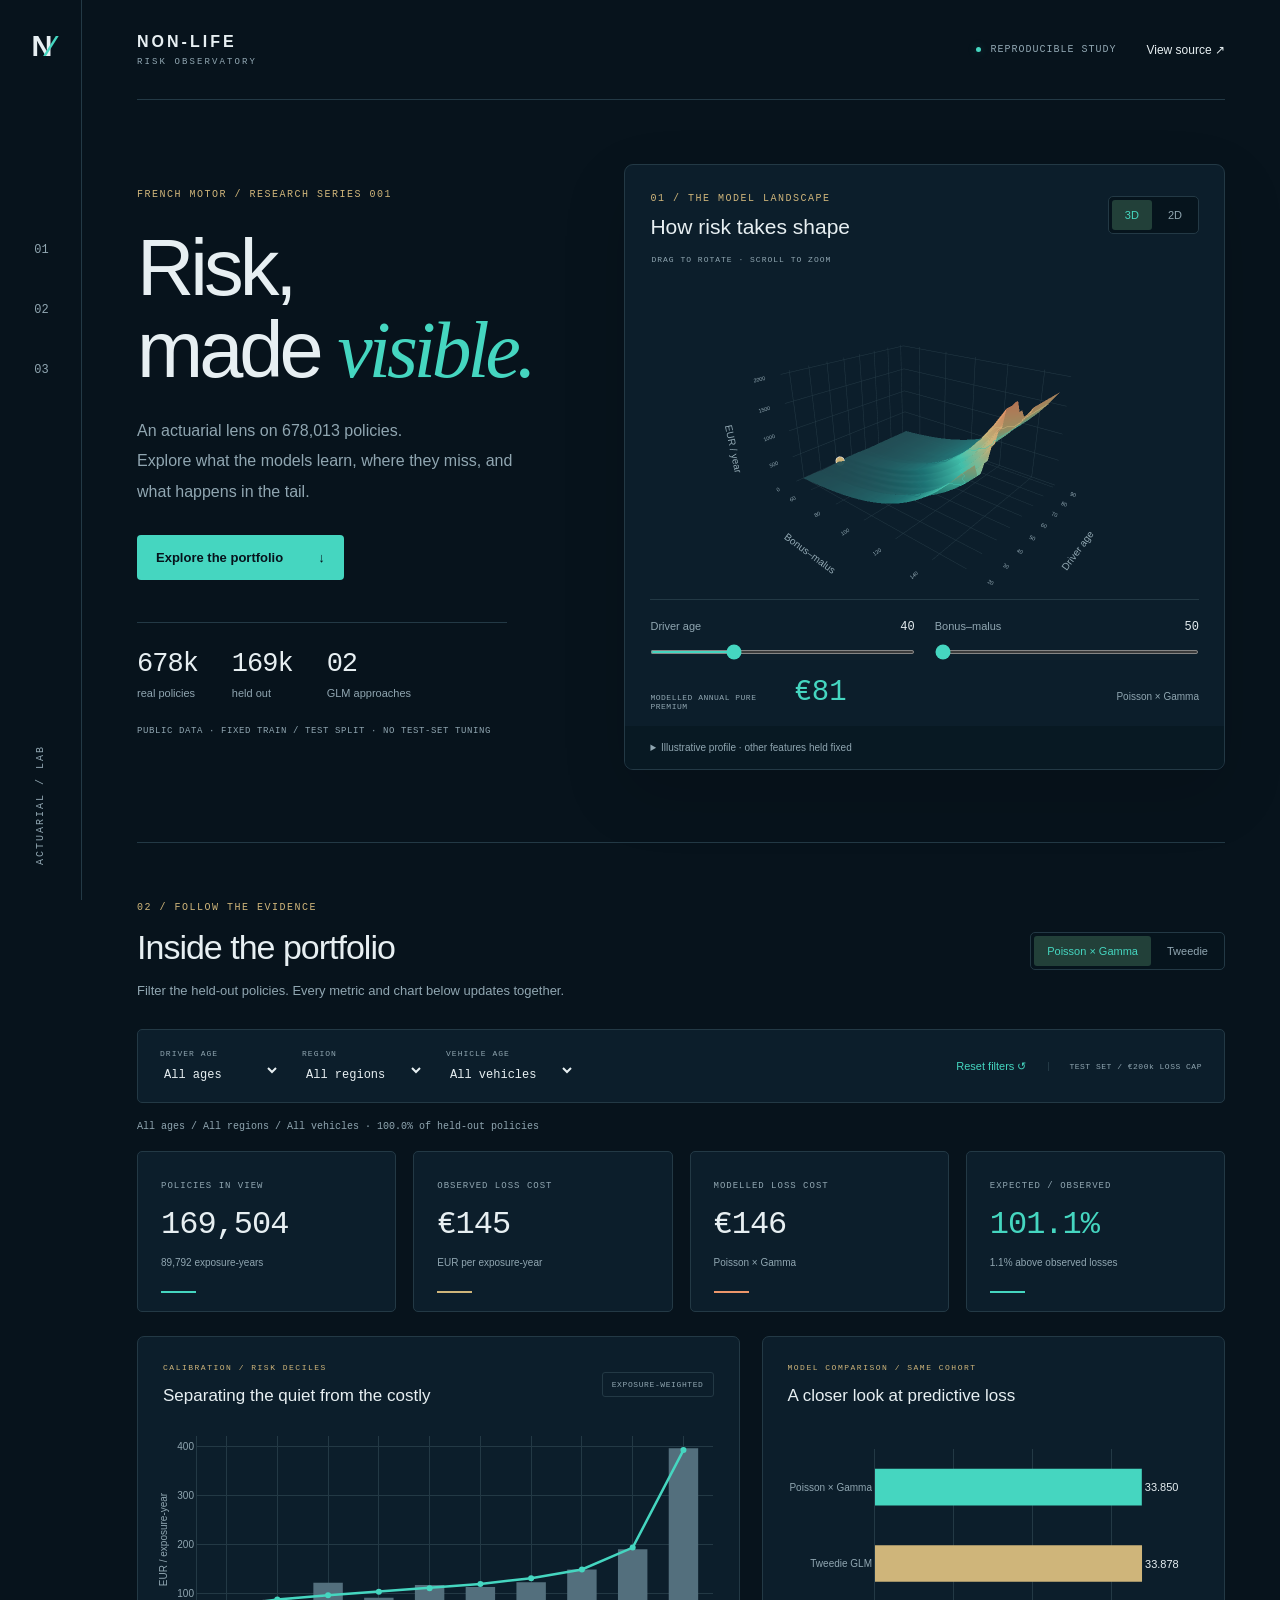
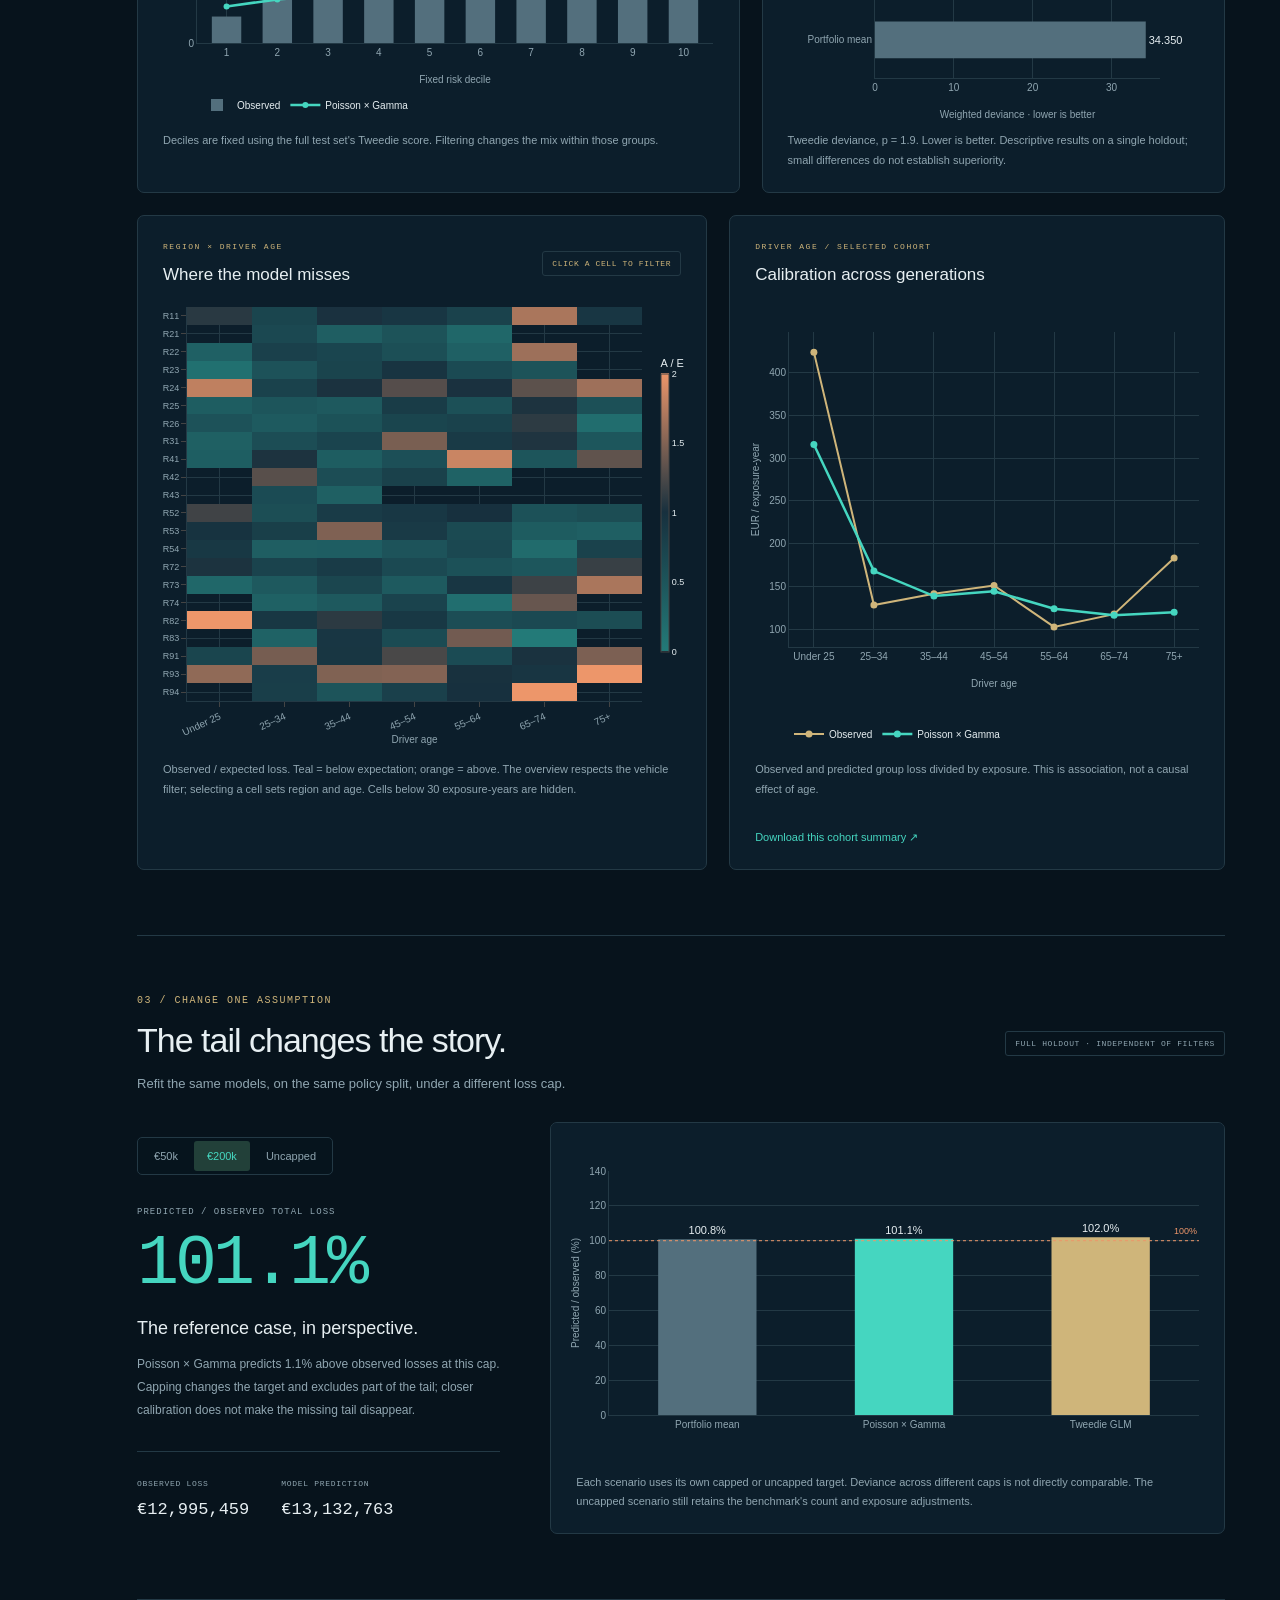
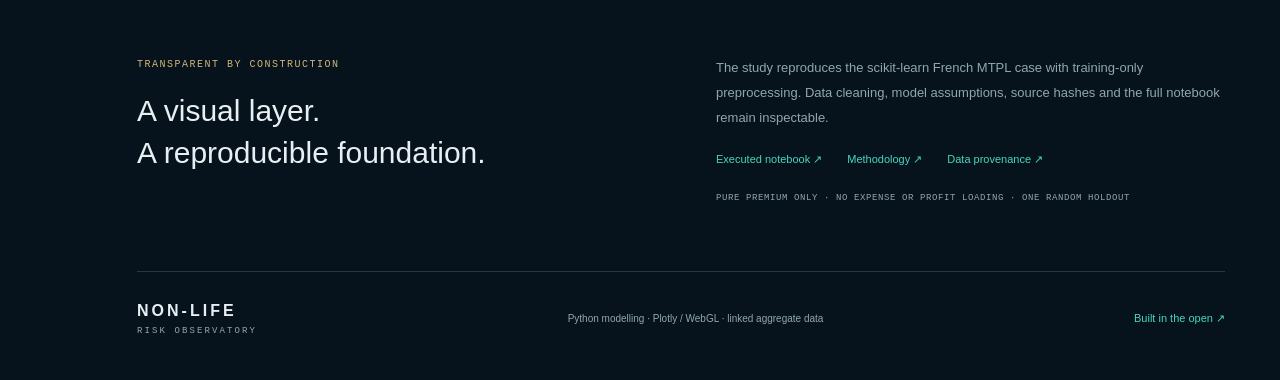
==== docs/index.html @ 8ff72315 "Build reproducible motor pricing study and interactive Risk Observatory" ====
<!doctype html>
<html lang="en">
<head>
  <meta charset="utf-8"><meta name="viewport" content="width=device-width, initial-scale=1">
  <meta name="description" content="An interactive actuarial research lab: French motor pricing, linked portfolio diagnostics, 3D GLM response surfaces and tail-risk stress tests.">
  <title>Non-life / Risk Observatory</title>
  <link rel="icon" href="data:image/svg+xml,%3Csvg xmlns='http://www.w3.org/2000/svg' viewBox='0 0 64 64'%3E%3Crect width='64' height='64' rx='14' fill='%230b1923'/%3E%3Cpath d='M16 48V16L48 48V16' fill='none' stroke='%2345d6c0' stroke-width='5'/%3E%3C/svg%3E">
  <link rel="stylesheet" href="assets/style.css">
  <script defer src="assets/plotly.min.js"></script><script defer src="assets/study-data.js"></script>
  <script defer src="assets/engine.js"></script><script defer src="assets/app.js"></script>
</head>
<body>
  <a class="skip" href="#portfolio">Skip to portfolio controls</a>
  <aside class="rail" aria-label="Section navigation"><a class="monogram" href="#top" aria-label="Back to top">N<span>∕</span></a><nav><a href="#surface" title="Model response">01</a><a href="#portfolio" title="Portfolio explorer">02</a><a href="#tail" title="Tail sensitivity">03</a></nav><span class="rail-foot">ACTUARIAL / LAB</span></aside>
  <main id="top">
    <header class="topbar"><a class="wordmark" href="#top">NON-LIFE<span>RISK OBSERVATORY</span></a><div class="toplinks"><span class="status"><i></i> REPRODUCIBLE STUDY</span><a href="https://github.com/zjlshuyu110/non-life-insurance-pricing" target="_blank" rel="noopener">View source ↗</a></div></header>
    <section class="hero" id="surface">
      <div class="intro"><p class="eyebrow">FRENCH MOTOR / RESEARCH SERIES 001</p><h1>Risk,<br>made <em>visible.</em></h1><p class="lead">An actuarial lens on 678,013 policies.<br>Explore what the models learn, where they miss, and what happens in the tail.</p><a class="button primary" href="#portfolio">Explore the portfolio <span>↓</span></a><div class="hero-stats"><div><b>678k</b><span>real policies</span></div><div><b>169k</b><span>held out</span></div><div><b>02</b><span>GLM approaches</span></div></div><p class="micro">PUBLIC DATA · FIXED TRAIN / TEST SPLIT · NO TEST-SET TUNING</p></div>
      <div class="surface-card"><div class="card-top"><div><p class="eyebrow">01 / THE MODEL LANDSCAPE</p><h2>How risk takes shape</h2></div><div class="segmented" id="surface-switch" aria-label="Chart view"><button class="active" data-view="surface" aria-pressed="true">3D</button><button data-view="heatmap" aria-pressed="false">2D</button></div></div><div class="chart-hint">DRAG TO ROTATE · SCROLL TO ZOOM</div><div id="surface-chart" class="surface-plot" aria-label="Modelled pure premium by driver age and bonus-malus"></div><div class="profile-controls"><label>Driver age <output id="age-output">40</output><input id="profile-age" type="range" min="18" max="90" step="2" value="40"></label><label>Bonus–malus <output id="bonus-output">50</output><input id="profile-bonus" type="range" min="50" max="150" step="5" value="50"></label><div class="profile-price"><span>MODELLED ANNUAL PURE PREMIUM</span><strong id="profile-price">—</strong><small id="profile-model">Poisson × Gamma</small></div></div><details class="profile-note"><summary>Illustrative profile · other features held fixed</summary><p id="profile-details"></p><p>This is a conditional model response, not observed group experience or a commercial quote. GLM age bins create steps in the surface.</p></details></div>
    </section>
    <section class="section" id="portfolio"><div class="section-title"><div><p class="eyebrow">02 / FOLLOW THE EVIDENCE</p><h2>Inside the portfolio</h2><p>Filter the held-out policies. Every metric and chart below updates together.</p></div><div class="segmented model-switch" aria-label="Selected model"><button data-model="fs" class="active" aria-pressed="true">Poisson × Gamma</button><button data-model="tw" aria-pressed="false">Tweedie</button></div></div>
      <div class="filterbar"><label>DRIVER AGE<select id="filter-age" aria-label="Filter driver age"><option value="all">All ages</option></select></label><label>REGION<select id="filter-region" aria-label="Filter region"><option value="all">All regions</option></select></label><label>VEHICLE AGE<select id="filter-vehicle" aria-label="Filter vehicle age"><option value="all">All vehicles</option></select></label><button id="reset-filters" class="text-button">Reset filters ↺</button><span class="scope">TEST SET / €200k LOSS CAP</span></div>
      <div id="cohort-status" class="selection-note" aria-live="polite">Full held-out portfolio</div>
      <div class="metrics-grid"><article><span>POLICIES IN VIEW</span><strong id="kpi-policies">—</strong><small id="kpi-exposure">—</small><div class="metric-bar"></div></article><article><span>OBSERVED LOSS COST</span><strong id="kpi-actual">—</strong><small>EUR per exposure-year</small><div class="metric-bar gold"></div></article><article><span>MODELLED LOSS COST</span><strong id="kpi-predicted">—</strong><small id="kpi-model">Poisson × Gamma</small><div class="metric-bar coral"></div></article><article><span>EXPECTED / OBSERVED</span><strong id="kpi-ratio">—</strong><small id="kpi-gap">—</small><div class="metric-bar"></div></article></div>
      <div class="analysis-grid"><article class="panel"><div class="panel-heading"><div><p class="eyebrow">CALIBRATION / RISK DECILES</p><h3>Separating the quiet from the costly</h3></div><span class="pill">EXPOSURE-WEIGHTED</span></div><div id="decile-chart" class="plot" aria-label="Risk decile calibration chart"></div><p class="caption">Deciles are fixed using the full test set's Tweedie score. Filtering changes the mix within those groups.</p></article><article class="panel"><div class="panel-heading"><div><p class="eyebrow">MODEL COMPARISON / SAME COHORT</p><h3>A closer look at predictive loss</h3></div></div><div id="duel-chart" class="plot" aria-label="Deviance comparison"></div><p class="caption">Tweedie deviance, p = 1.9. Lower is better. Descriptive results on a single holdout; small differences do not establish superiority.</p></article></div>
      <div class="analysis-grid secondary"><article class="panel matrix-panel"><div class="panel-heading"><div><p class="eyebrow">REGION × DRIVER AGE</p><h3>Where the model misses</h3></div><span class="pill gold-text">CLICK A CELL TO FILTER</span></div><div id="matrix-chart" class="matrix" aria-label="Interactive region by age calibration heatmap"></div><p class="caption">Observed / expected loss. Teal = below expectation; orange = above. The overview respects the vehicle filter; selecting a cell sets region and age. Cells below 30 exposure-years are hidden.</p></article><article class="panel age-panel"><div class="panel-heading"><div><p class="eyebrow">DRIVER AGE / SELECTED COHORT</p><h3>Calibration across generations</h3></div></div><div id="age-chart" class="matrix" aria-label="Age calibration chart"></div><p class="caption">Observed and predicted group loss divided by exposure. This is association, not a causal effect of age.</p><button id="export-cohort" class="text-button">Download this cohort summary ↗</button></article></div>
    </section>
    <section class="section tail-section" id="tail"><div class="section-title"><div><p class="eyebrow">03 / CHANGE ONE ASSUMPTION</p><h2>The tail changes the story.</h2><p>Refit the same models, on the same policy split, under a different loss cap.</p></div><span class="pill">FULL HOLDOUT · INDEPENDENT OF FILTERS</span></div><div class="tail-grid"><article class="tail-story"><div class="segmented" id="cap-switch" aria-label="Loss cap scenario"><button data-cap="50000" aria-pressed="false">€50k</button><button data-cap="200000" class="active" aria-pressed="true">€200k</button><button data-cap="Uncapped" aria-pressed="false">Uncapped</button></div><span class="tail-label">PREDICTED / OBSERVED TOTAL LOSS</span><strong id="tail-ratio">—</strong><h3 id="tail-title">—</h3><p id="tail-narrative">—</p><div class="tail-facts"><div><span>OBSERVED LOSS</span><b id="tail-actual">—</b></div><div><span>MODEL PREDICTION</span><b id="tail-predicted">—</b></div></div></article><article class="panel tail-panel"><div id="tail-chart" class="tail-plot" aria-label="Loss cap scenario comparison"></div><p class="caption">Each scenario uses its own capped or uncapped target. Deviance across different caps is not directly comparable. The uncapped scenario still retains the benchmark's count and exposure adjustments.</p></article></div></section>
    <section class="method-strip"><div><p class="eyebrow">TRANSPARENT BY CONSTRUCTION</p><h2>A visual layer.<br>A reproducible foundation.</h2></div><div><p>The study reproduces the scikit-learn French MTPL case with training-only preprocessing. Data cleaning, model assumptions, source hashes and the full notebook remain inspectable.</p><div class="method-links"><a href="https://github.com/zjlshuyu110/non-life-insurance-pricing/blob/main/notebooks/01_pricing_walkthrough.ipynb">Executed notebook ↗</a><a href="https://github.com/zjlshuyu110/non-life-insurance-pricing/blob/main/docs/METHODOLOGY.md">Methodology ↗</a><a href="https://github.com/zjlshuyu110/non-life-insurance-pricing/blob/main/data/README.md">Data provenance ↗</a></div><p class="micro">PURE PREMIUM ONLY · NO EXPENSE OR PROFIT LOADING · ONE RANDOM HOLDOUT</p></div></section>
    <footer><a class="wordmark" href="#top">NON-LIFE<span>RISK OBSERVATORY</span></a><span>Python modelling · Plotly / WebGL · linked aggregate data</span><a href="https://github.com/zjlshuyu110/non-life-insurance-pricing">Built in the open ↗</a></footer>
  </main><noscript>This interactive study requires JavaScript. The full results and static figures are also available in the GitHub repository.</noscript>
</body></html>
---- docs/assets/style.css ----
:root{color-scheme:dark;--bg:#07131c;--surface:#0c1e2b;--surface2:#102532;--line:#233945;--ink:#e7eff2;--muted:#90a6b1;--teal:#45d6c0;--gold:#cfb57a;--coral:#ed966a;--mono:'Cascadia Code','SFMono-Regular',Consolas,monospace}
*{box-sizing:border-box}html{scroll-behavior:smooth;scroll-padding-top:26px}body{margin:0;background:var(--bg);color:var(--ink);font-family:'Segoe UI',Arial,sans-serif;-webkit-font-smoothing:antialiased}a{color:inherit;text-decoration:none}button,select,input{font:inherit}button,a,select,input{touch-action:manipulation}button{cursor:pointer}button:focus-visible,a:focus-visible,select:focus-visible,input:focus-visible,summary:focus-visible{outline:2px solid var(--teal);outline-offset:5px}button{color:var(--ink)}a:hover{color:var(--teal)}.skip{position:fixed;top:-100px;left:20px;background:var(--teal);color:var(--bg);z-index:100;padding:12px}.skip:focus{top:12px}.rail{position:fixed;width:82px;height:100vh;top:0;left:0;border-right:1px solid var(--line);display:flex;align-items:center;flex-direction:column;z-index:10;background:var(--bg)}.monogram{font-size:29px;font-weight:700;margin-top:30px;letter-spacing:-4px}.monogram span{color:var(--teal)}.rail nav{display:flex;flex-direction:column;gap:26px;margin-top:170px}.rail nav a{font-family:var(--mono);font-size:12px;padding:10px 8px;color:var(--muted);border-left:2px solid transparent}.rail nav a:hover{border-color:var(--teal);color:var(--teal)}.rail-foot{writing-mode:vertical-rl;transform:rotate(180deg);font-family:var(--mono);letter-spacing:2px;font-size:10px;color:var(--muted);margin-top:auto;margin-bottom:35px}
main{margin-left:82px;padding:0 4.3vw;max-width:1760px}.topbar{height:100px;display:flex;align-items:center;justify-content:space-between;border-bottom:1px solid var(--line)}.wordmark{font-size:16px;letter-spacing:3px;font-weight:700;display:inline-flex;flex-direction:column;gap:6px}.wordmark span{font-family:var(--mono);font-weight:400;font-size:9px;color:var(--muted);letter-spacing:2.1px}.toplinks{display:flex;align-items:center;gap:30px;font-size:12px}.status{color:var(--muted);font-family:var(--mono);font-size:10px;letter-spacing:1px;display:flex;align-items:center;gap:9px}.status i{height:5px;width:5px;border-radius:50%;background:var(--teal);box-shadow:0 0 9px #45d6c044}.hero{display:grid;grid-template-columns:0.83fr 1.17fr;gap:4.8vw;align-items:center;padding:64px 0 72px}.eyebrow{font-family:var(--mono);font-size:10px;letter-spacing:1.5px;line-height:1.7;color:var(--gold);margin:0 0 17px}.intro h1{font-size:clamp(54px,6.2vw,96px);font-weight:400;letter-spacing:-4px;line-height:1.04;margin:24px 0}.intro h1 em{font-family:Georgia,'Times New Roman',serif;font-weight:400;color:var(--teal)}.lead{font-size:16px;line-height:1.9;max-width:390px;color:var(--muted);margin:24px 0 28px}.button{display:inline-flex;align-items:center;gap:35px;font-size:13px;font-weight:600;padding:15px 19px;border-radius:4px}.primary{background:var(--teal);color:var(--bg)}.primary:hover{background:#82ebd9;color:#07131c}.hero-stats{display:flex;gap:34px;margin-top:42px;padding-top:26px;border-top:1px solid var(--line);max-width:370px}.hero-stats div{display:flex;flex-direction:column;gap:8px}.hero-stats b{font-weight:400;font-size:27px;font-family:var(--mono);letter-spacing:-1px}.hero-stats span{font-size:11px;color:var(--muted)}.micro{font-family:var(--mono);font-size:9px;letter-spacing:.6px;color:var(--muted);line-height:1.8;margin-top:24px}.surface-card{background:var(--surface);border:1px solid var(--line);border-radius:9px;overflow:hidden;min-width:0;box-shadow:0 25px 65px #0002}.card-top{padding:25px 25px 0;display:flex;justify-content:space-between;gap:12px;align-items:center}.card-top .eyebrow{margin-bottom:8px}.card-top h2{font-weight:400;font-size:21px;margin:0}.segmented{display:inline-flex;padding:3px;background:#06141d;border:1px solid var(--line);border-radius:5px;gap:3px;align-self:center}.segmented button{border:0;border-radius:3px;padding:9px 13px;background:transparent;color:var(--muted);font-size:11px;white-space:nowrap}.segmented .active{background:#224039;color:var(--teal)}.segmented button:hover{color:white}.chart-hint{font-family:var(--mono);font-size:8px;color:var(--muted);letter-spacing:1px;padding:16px 26px 0}.surface-plot{height:335px;width:100%}.profile-controls{border-top:1px solid var(--line);margin:0 25px;display:grid;grid-template-columns:1fr 1fr;gap:20px;padding:20px 0 15px}.profile-controls label{font-size:11px;color:var(--muted)}.profile-controls output{float:right;font-family:var(--mono);font-size:12px;color:var(--ink)}input[type=range]{width:100%;margin:16px 0 0;accent-color:var(--teal);height:4px;cursor:pointer}.profile-price{grid-column:1/-1;display:flex;align-items:baseline;gap:14px}.profile-price>span{font-family:var(--mono);font-size:8px;letter-spacing:.5px;max-width:130px;color:var(--muted)}.profile-price strong{color:var(--teal);font-family:var(--mono);font-size:29px;font-weight:400}.profile-price small{margin-left:auto;font-size:10px;color:var(--muted)}.profile-note{font-size:10px;color:var(--muted);background:#081923;padding:13px 25px;line-height:1.7}.profile-note summary{cursor:pointer}.profile-note p{max-width:560px}.section{padding:56px 0 65px;border-top:1px solid var(--line)}.section-title{display:flex;justify-content:space-between;align-items:center;gap:25px;margin-bottom:27px}.section-title h2{font-size:34px;font-weight:400;letter-spacing:-1px;margin:0 0 13px}.section-title .eyebrow{margin-bottom:12px}.section-title p:not(.eyebrow){font-size:13px;color:var(--muted);line-height:1.7;margin:0}.filterbar{display:flex;align-items:center;gap:22px;padding:19px 22px;background:var(--surface);border:1px solid var(--line);border-radius:5px}.filterbar label{font-size:8px;letter-spacing:1px;font-family:var(--mono);color:var(--muted)}select{display:block;background:transparent;border:0;color:var(--ink);font-size:12px;min-width:120px;padding:9px 22px 0 0;cursor:pointer}option{background:var(--surface)}.text-button{font-size:11px;color:var(--teal);background:none;border:none;padding:10px 0}.filterbar .text-button{margin-left:auto;white-space:nowrap}.scope{font-family:var(--mono);font-size:8px;color:var(--muted);letter-spacing:.5px;border-left:1px solid var(--line);padding-left:20px;white-space:nowrap}.selection-note{font-family:var(--mono);font-size:10px;color:var(--muted);padding:16px 0;line-height:1.6}.metrics-grid{display:grid;grid-template-columns:repeat(4,1fr);gap:17px;margin:0 0 24px}.metrics-grid article{padding:22px 23px 18px;border:1px solid var(--line);border-radius:5px;background:var(--surface)}.metrics-grid article>span{font-size:9px;color:var(--muted);letter-spacing:1px;font-family:var(--mono)}.metrics-grid strong{font-size:32px;font-weight:400;display:block;letter-spacing:-1px;margin:14px 0 9px;font-family:var(--mono)}.metrics-grid small{font-size:10px;color:var(--muted);line-height:1.6}.metric-bar{height:2px;background:var(--teal);width:35px;margin-top:20px}.metric-bar.gold{background:var(--gold)}.metric-bar.coral{background:var(--coral)}.analysis-grid{display:grid;grid-template-columns:1.3fr 1fr;gap:22px;margin-top:22px}.analysis-grid.secondary{grid-template-columns:1.15fr 1fr}.panel{border:1px solid var(--line);border-radius:7px;background:var(--surface);min-width:0;overflow:hidden}.panel-heading{padding:24px 25px 4px;display:flex;align-items:center;justify-content:space-between;gap:10px}.panel-heading .eyebrow{font-size:8px;margin-bottom:9px}.panel-heading h3{font-size:17px;font-weight:400;margin:0;line-height:1.4}.pill{font-family:var(--mono);font-size:8px;letter-spacing:.6px;border:1px solid var(--line);padding:7px 9px;border-radius:3px;color:var(--muted);white-space:nowrap}.gold-text{color:var(--gold)}.plot{height:320px}.matrix{height:470px}.caption{font-size:11px;color:var(--muted);line-height:1.75;margin:0;padding:0 25px 22px}.age-panel .text-button{margin:0 25px 15px}.tail-grid{display:grid;grid-template-columns:.7fr 1.3fr;gap:50px;align-items:center}.tail-story{padding:7px 0}.tail-label{display:block;font-family:var(--mono);color:var(--muted);font-size:9px;letter-spacing:1px;margin-top:32px}.tail-story>strong{display:block;color:var(--teal);font-family:var(--mono);font-size:70px;font-weight:300;letter-spacing:-4px;margin:8px 0 8px}.tail-story>h3{font-size:18px;font-weight:400;margin:14px 0}.tail-story>p{font-size:12px;color:var(--muted);line-height:1.9;max-width:380px}.tail-facts{display:flex;gap:32px;margin-top:30px;padding-top:20px;border-top:1px solid var(--line)}.tail-facts span{font-size:8px;font-family:var(--mono);color:var(--muted);letter-spacing:.7px}.tail-facts b{display:block;margin-top:10px;font-family:var(--mono);font-size:17px;font-weight:400}.tail-plot{height:350px}.method-strip{display:grid;grid-template-columns:1fr 1fr;gap:70px;padding:56px 0;border-top:1px solid var(--line)}.method-strip h2{font-size:30px;font-weight:400;line-height:1.4;margin:0}.method-strip>div>p:not(.eyebrow):not(.micro){font-size:13px;color:var(--muted);line-height:1.9;margin-top:0}.method-links{display:flex;gap:25px;font-size:11px;color:var(--teal);flex-wrap:wrap;margin-top:22px}footer{border-top:1px solid var(--line);padding:30px 0 40px;display:flex;align-items:center;justify-content:space-between;gap:20px}footer>span{font-size:10px;color:var(--muted)}footer>a:last-child{font-size:11px;color:var(--teal)}.js-plotly-plot .plotly .modebar{background:transparent!important}.empty{padding:100px 30px;text-align:center;color:var(--muted);font-size:13px}.chart-warning{color:var(--gold)}
@media(min-width:1600px){main{margin-left:auto;margin-right:auto;padding-left:120px;padding-right:65px}}
@media(max-width:1150px){main{padding:0 3vw}.hero{gap:30px}.intro h1{font-size:70px}.intro .lead{font-size:14px}.scope{display:none}.panel-heading{display:block}.panel-heading .pill{display:inline-block;margin-top:12px}.hero-stats{gap:24px}.profile-controls{gap:15px}.profile-price>span{max-width:90px;font-size:7px}}
@media(max-width:900px){.rail{width:58px}.rail nav{margin-top:130px}main{margin-left:58px;padding:0 28px}.hero{grid-template-columns:1fr;padding:45px 0;gap:35px}.intro h1{font-size:76px}.intro .lead{max-width:530px;font-size:16px}.intro h1 br{display:none}.hero-stats{max-width:none;gap:50px;margin-top:28px}.surface-plot{height:380px}.profile-controls{grid-template-columns:1fr 1fr 1fr}.profile-price{grid-column:auto;display:block}.profile-price>span{max-width:none;display:block}.profile-price strong{display:block;font-size:25px;margin:8px 0}.profile-price small{display:block}.metrics-grid{grid-template-columns:1fr 1fr}.analysis-grid,.analysis-grid.secondary,.tail-grid{grid-template-columns:1fr}.tail-grid{gap:25px}.tail-story>p{max-width:none}.section-title{align-items:flex-start;flex-wrap:wrap}.method-strip{gap:35px}.toplinks .status{display:none}.tail-story>strong{font-size:60px}.panel-heading{display:flex}.panel-heading .pill{margin-top:0}.filterbar{flex-wrap:wrap;gap:18px}.filterbar .text-button{margin-left:0}.tail-facts{max-width:440px}}
@media(max-width:540px){.rail{display:none}main{margin:0;padding:0 19px}.topbar{height:80px}.wordmark{font-size:13px}.wordmark span{font-size:7px}.toplinks{font-size:10px}.intro h1{font-size:60px;letter-spacing:-3px}.intro h1 br{display:block}.intro .lead{font-size:14px}.hero-stats{gap:35px}.hero-stats b{font-size:25px}.hero .eyebrow{font-size:8px}.card-top{padding:20px 17px 0}.card-top h2{font-size:18px}.surface-plot{height:320px}.profile-controls{grid-template-columns:1fr 1fr;margin:0 17px}.profile-price{grid-column:1/-1;display:flex;flex-wrap:wrap;align-items:center}.profile-price>span{max-width:120px}.profile-price small{margin-left:auto}.profile-note{padding:13px 17px}.section-title h2{font-size:29px}.filterbar{padding:17px;gap:16px}select{min-width:115px;font-size:11px}.metrics-grid{gap:10px}.metrics-grid article{padding:18px 13px}.metrics-grid strong{font-size:25px}.metrics-grid article>span{font-size:7px}.metrics-grid small{font-size:9px}.panel-heading{display:block;padding:21px 18px 4px}.panel-heading .pill{display:inline-block;margin-top:12px}.panel-heading h3{font-size:16px}.caption{padding-left:18px;padding-right:18px}.matrix{height:470px}.plot{height:300px}.section{padding:42px 0}.section-title .pill{font-size:7px}.tail-facts{gap:28px}.tail-story>strong{font-size:58px}.method-strip{grid-template-columns:1fr;gap:23px;padding:40px 0}.method-strip h2{font-size:28px}.method-links{gap:18px}footer{flex-wrap:wrap}footer>span{order:3;width:100%;font-size:9px}.surface-card{border-radius:6px}}
@media(prefers-reduced-motion:reduce){html{scroll-behavior:auto}*{animation:none!important;transition:none!important}}
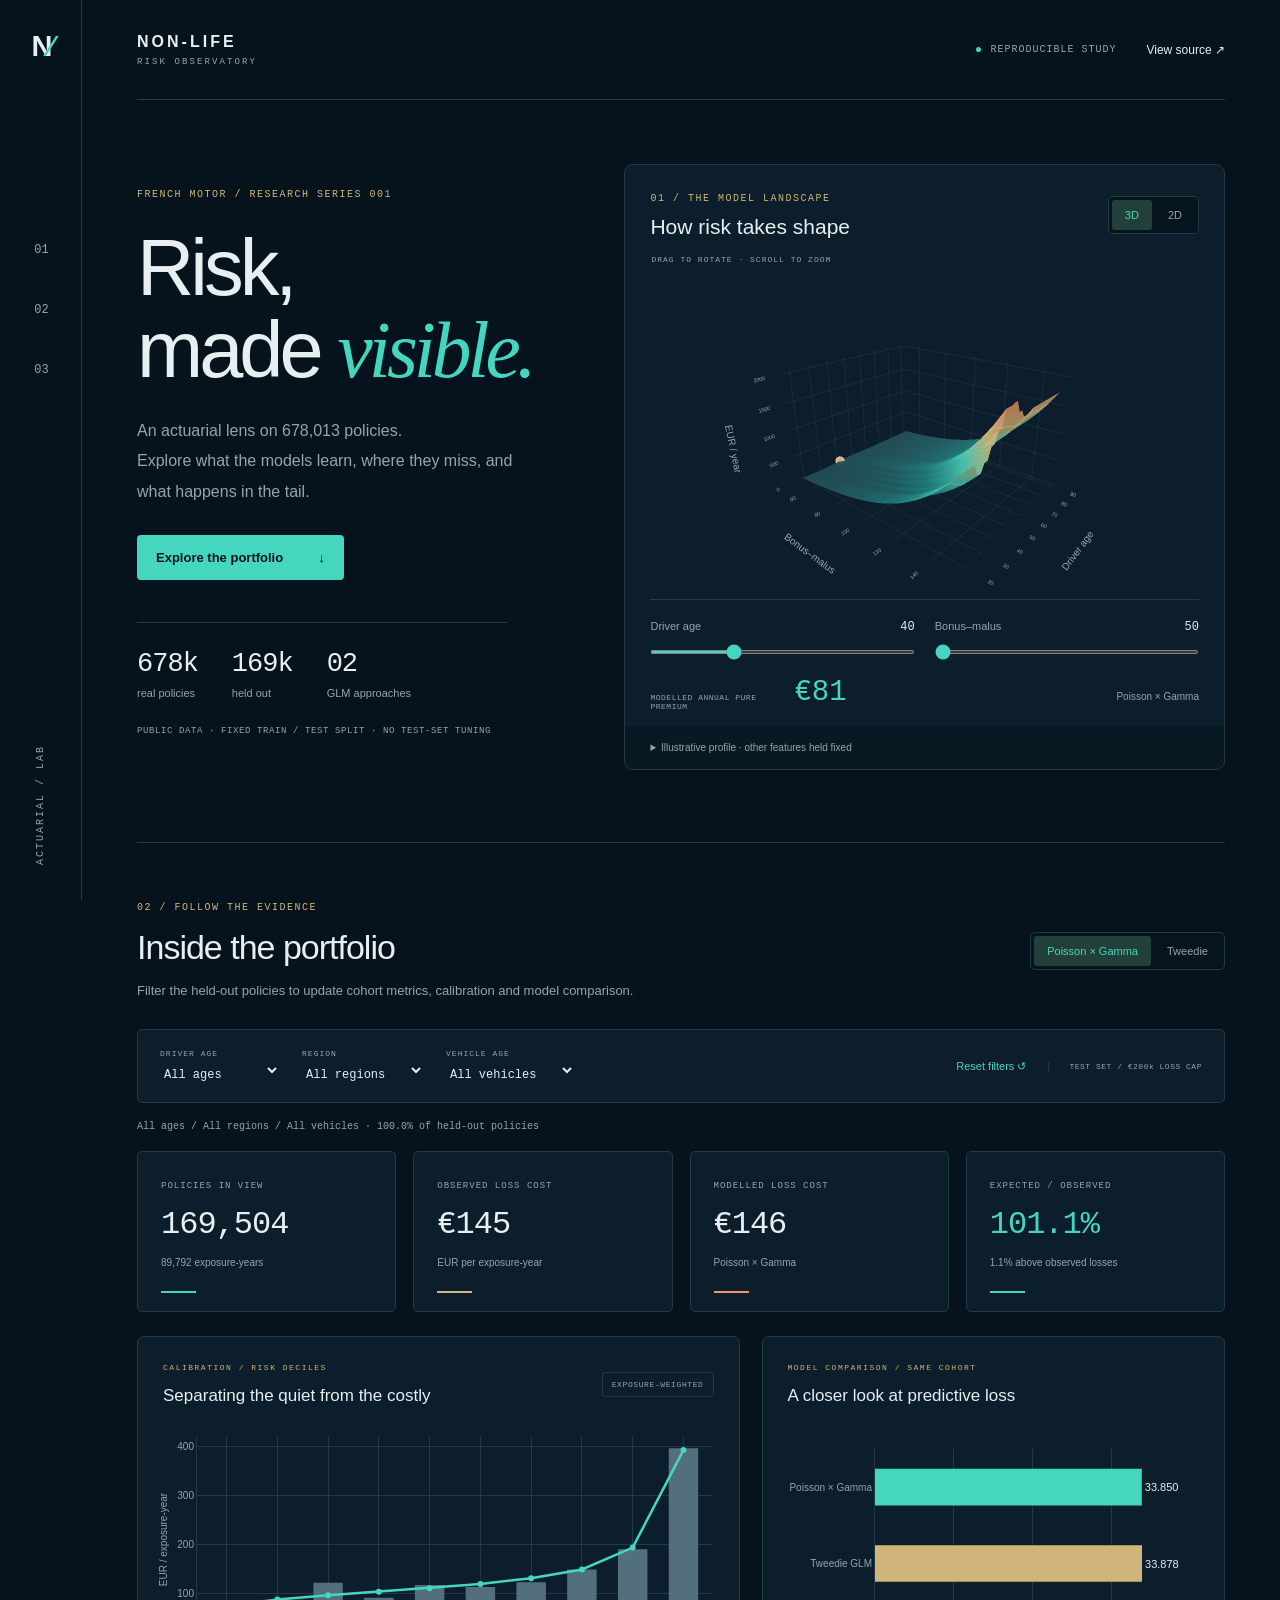
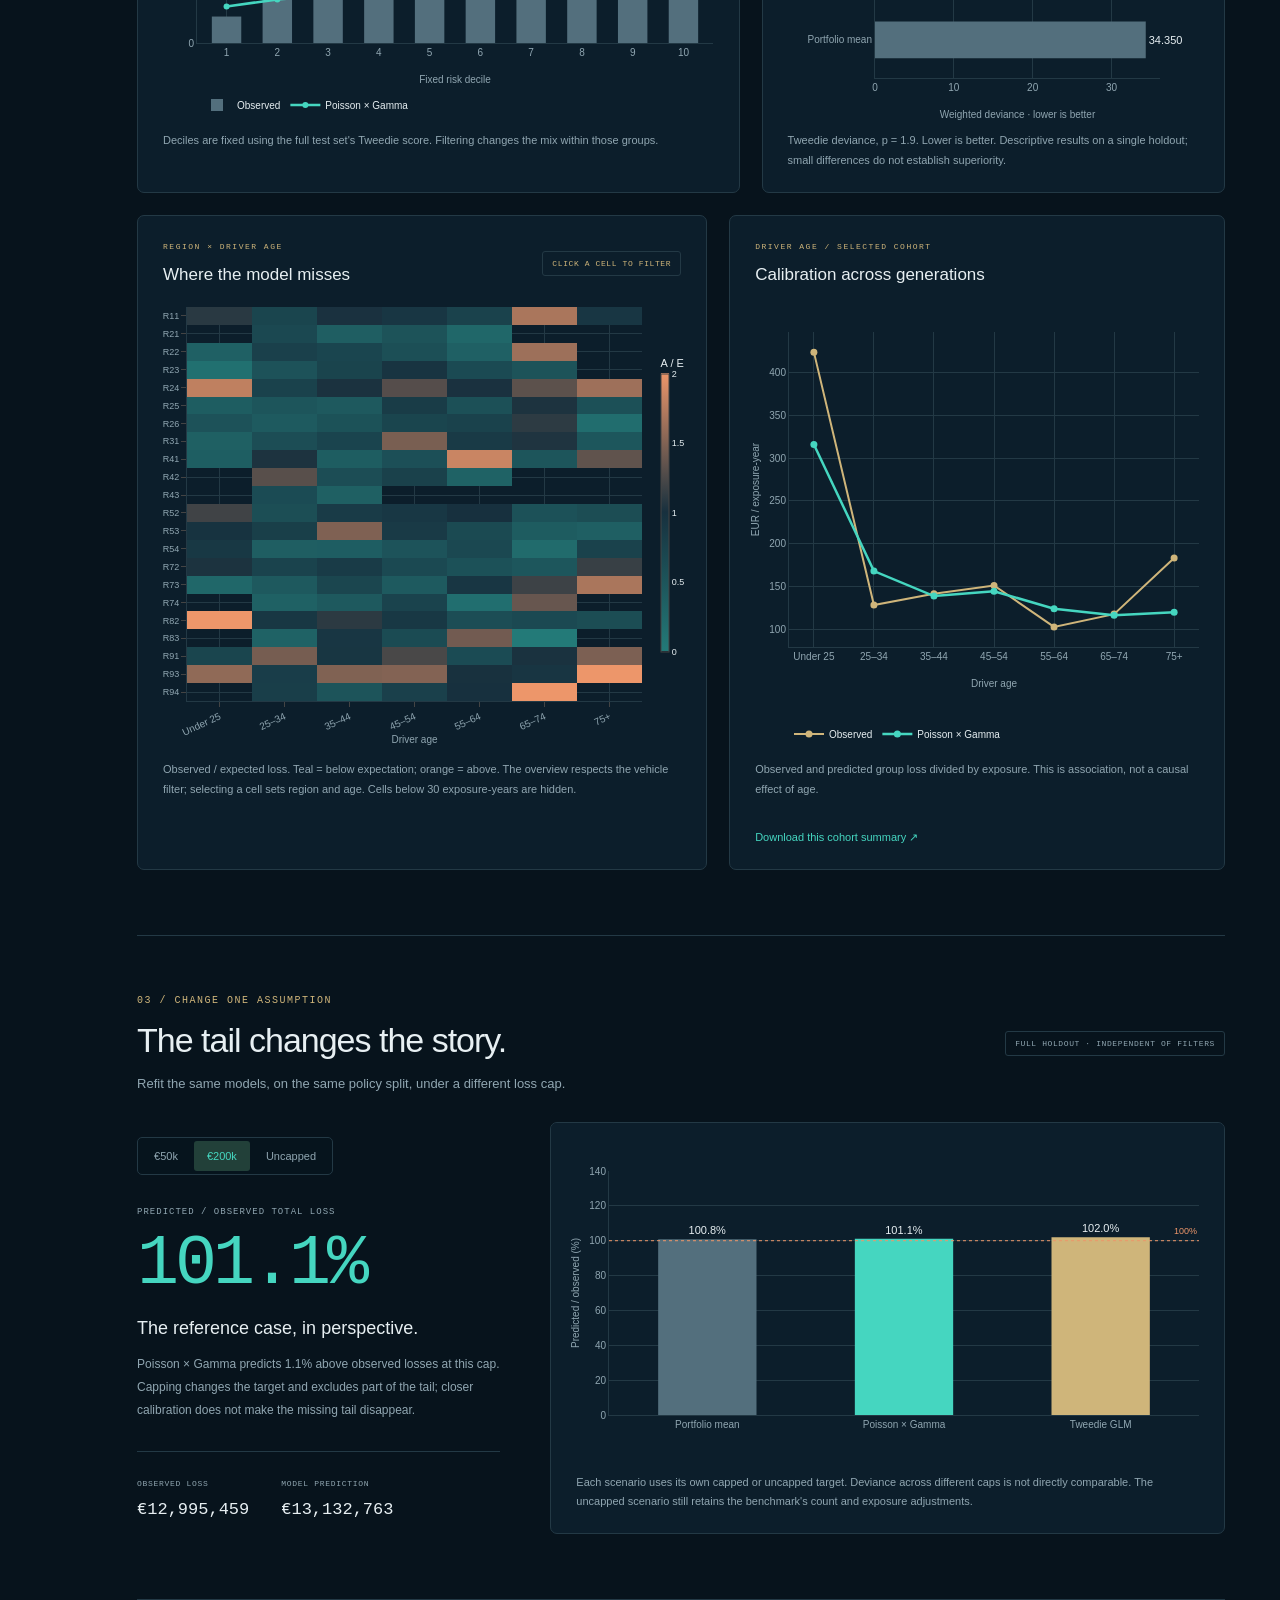
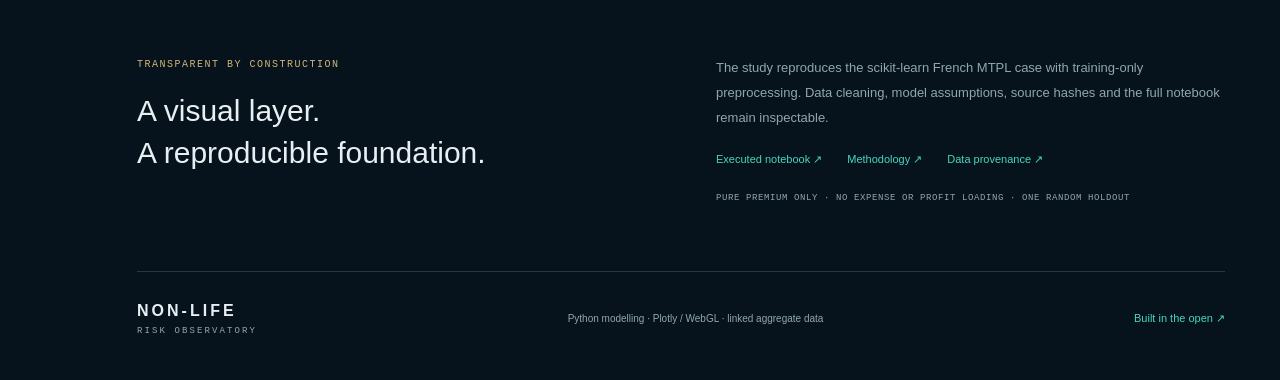
==== commit 66874cb9: "Clarify which diagnostics follow cohort filters" ====
--- a/docs/index.html
+++ b/docs/index.html
@@ -18,7 +18,7 @@
       <div class="intro"><p class="eyebrow">FRENCH MOTOR / RESEARCH SERIES 001</p><h1>Risk,<br>made <em>visible.</em></h1><p class="lead">An actuarial lens on 678,013 policies.<br>Explore what the models learn, where they miss, and what happens in the tail.</p><a class="button primary" href="#portfolio">Explore the portfolio <span>↓</span></a><div class="hero-stats"><div><b>678k</b><span>real policies</span></div><div><b>169k</b><span>held out</span></div><div><b>02</b><span>GLM approaches</span></div></div><p class="micro">PUBLIC DATA · FIXED TRAIN / TEST SPLIT · NO TEST-SET TUNING</p></div>
       <div class="surface-card"><div class="card-top"><div><p class="eyebrow">01 / THE MODEL LANDSCAPE</p><h2>How risk takes shape</h2></div><div class="segmented" id="surface-switch" aria-label="Chart view"><button class="active" data-view="surface" aria-pressed="true">3D</button><button data-view="heatmap" aria-pressed="false">2D</button></div></div><div class="chart-hint">DRAG TO ROTATE · SCROLL TO ZOOM</div><div id="surface-chart" class="surface-plot" aria-label="Modelled pure premium by driver age and bonus-malus"></div><div class="profile-controls"><label>Driver age <output id="age-output">40</output><input id="profile-age" type="range" min="18" max="90" step="2" value="40"></label><label>Bonus–malus <output id="bonus-output">50</output><input id="profile-bonus" type="range" min="50" max="150" step="5" value="50"></label><div class="profile-price"><span>MODELLED ANNUAL PURE PREMIUM</span><strong id="profile-price">—</strong><small id="profile-model">Poisson × Gamma</small></div></div><details class="profile-note"><summary>Illustrative profile · other features held fixed</summary><p id="profile-details"></p><p>This is a conditional model response, not observed group experience or a commercial quote. GLM age bins create steps in the surface.</p></details></div>
     </section>
-    <section class="section" id="portfolio"><div class="section-title"><div><p class="eyebrow">02 / FOLLOW THE EVIDENCE</p><h2>Inside the portfolio</h2><p>Filter the held-out policies. Every metric and chart below updates together.</p></div><div class="segmented model-switch" aria-label="Selected model"><button data-model="fs" class="active" aria-pressed="true">Poisson × Gamma</button><button data-model="tw" aria-pressed="false">Tweedie</button></div></div>
+    <section class="section" id="portfolio"><div class="section-title"><div><p class="eyebrow">02 / FOLLOW THE EVIDENCE</p><h2>Inside the portfolio</h2><p>Filter the held-out policies to update cohort metrics, calibration and model comparison.</p></div><div class="segmented model-switch" aria-label="Selected model"><button data-model="fs" class="active" aria-pressed="true">Poisson × Gamma</button><button data-model="tw" aria-pressed="false">Tweedie</button></div></div>
       <div class="filterbar"><label>DRIVER AGE<select id="filter-age" aria-label="Filter driver age"><option value="all">All ages</option></select></label><label>REGION<select id="filter-region" aria-label="Filter region"><option value="all">All regions</option></select></label><label>VEHICLE AGE<select id="filter-vehicle" aria-label="Filter vehicle age"><option value="all">All vehicles</option></select></label><button id="reset-filters" class="text-button">Reset filters ↺</button><span class="scope">TEST SET / €200k LOSS CAP</span></div>
       <div id="cohort-status" class="selection-note" aria-live="polite">Full held-out portfolio</div>
       <div class="metrics-grid"><article><span>POLICIES IN VIEW</span><strong id="kpi-policies">—</strong><small id="kpi-exposure">—</small><div class="metric-bar"></div></article><article><span>OBSERVED LOSS COST</span><strong id="kpi-actual">—</strong><small>EUR per exposure-year</small><div class="metric-bar gold"></div></article><article><span>MODELLED LOSS COST</span><strong id="kpi-predicted">—</strong><small id="kpi-model">Poisson × Gamma</small><div class="metric-bar coral"></div></article><article><span>EXPECTED / OBSERVED</span><strong id="kpi-ratio">—</strong><small id="kpi-gap">—</small><div class="metric-bar"></div></article></div>
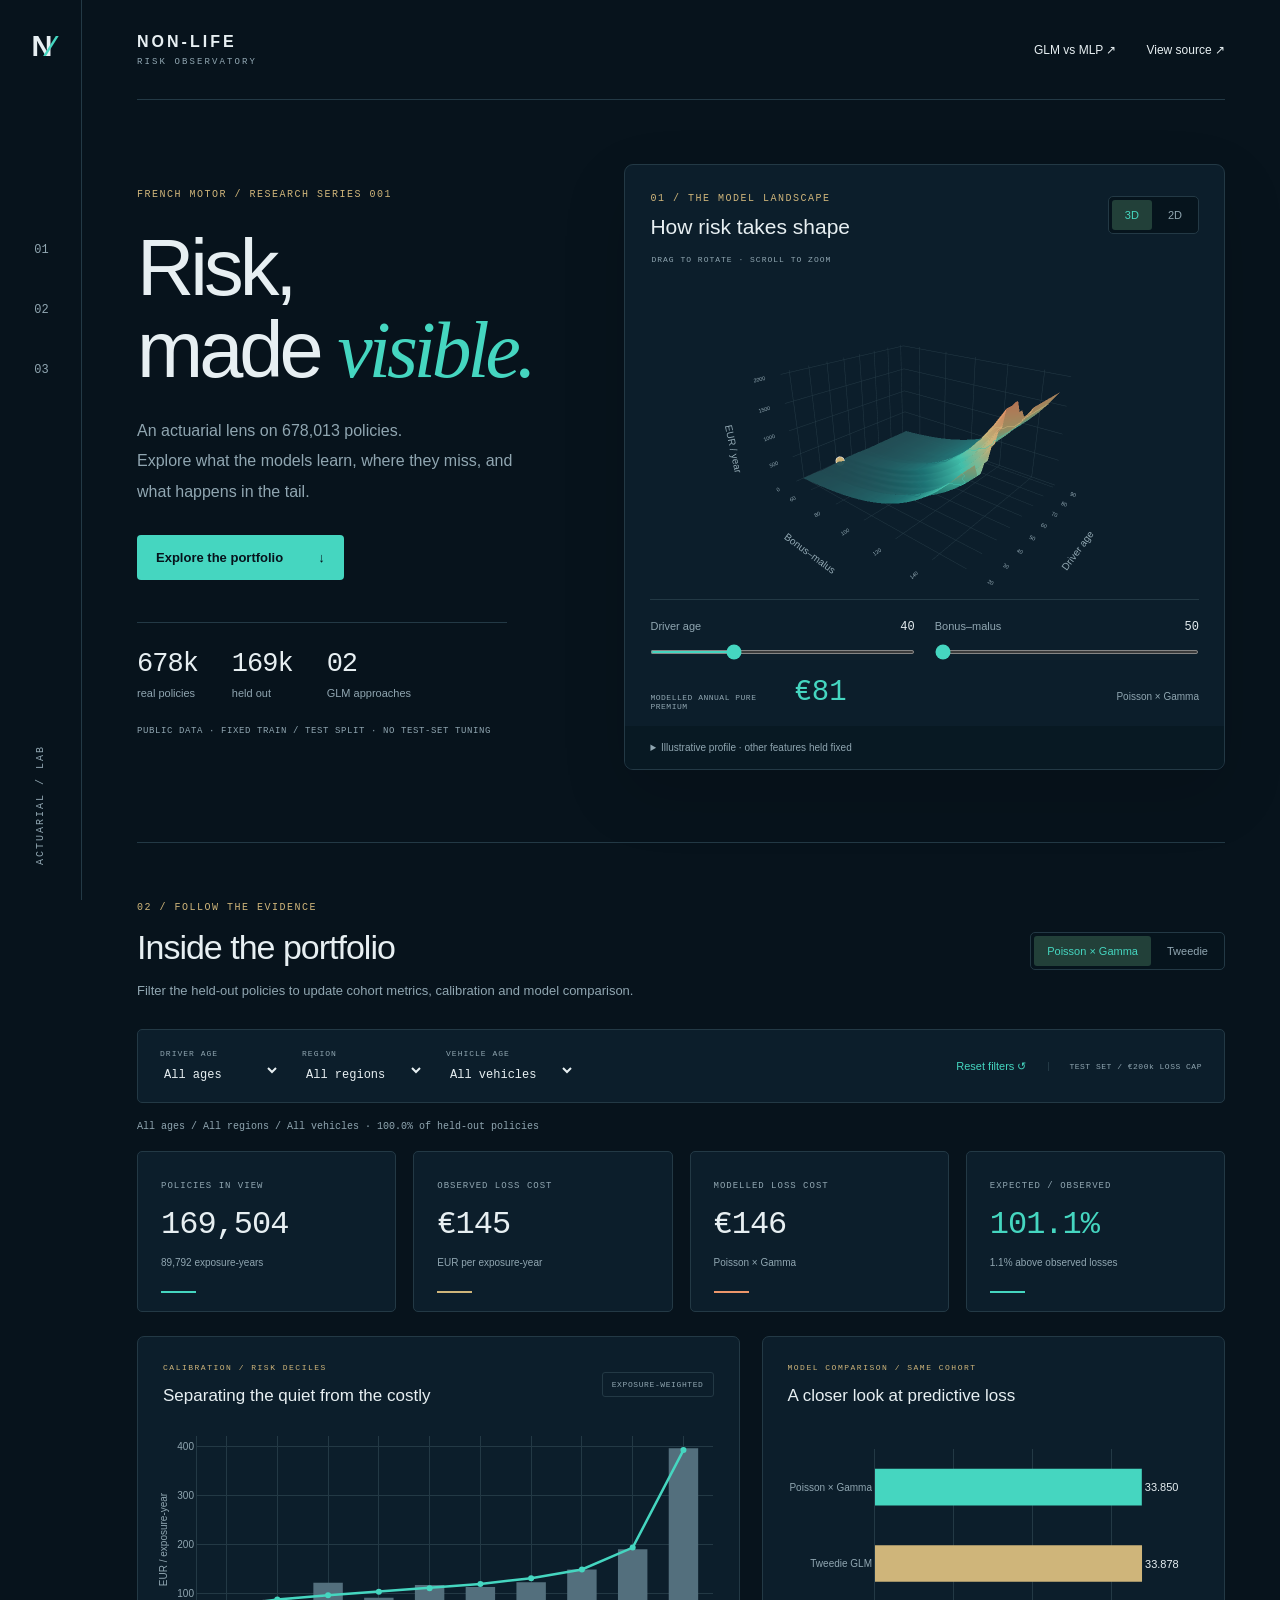
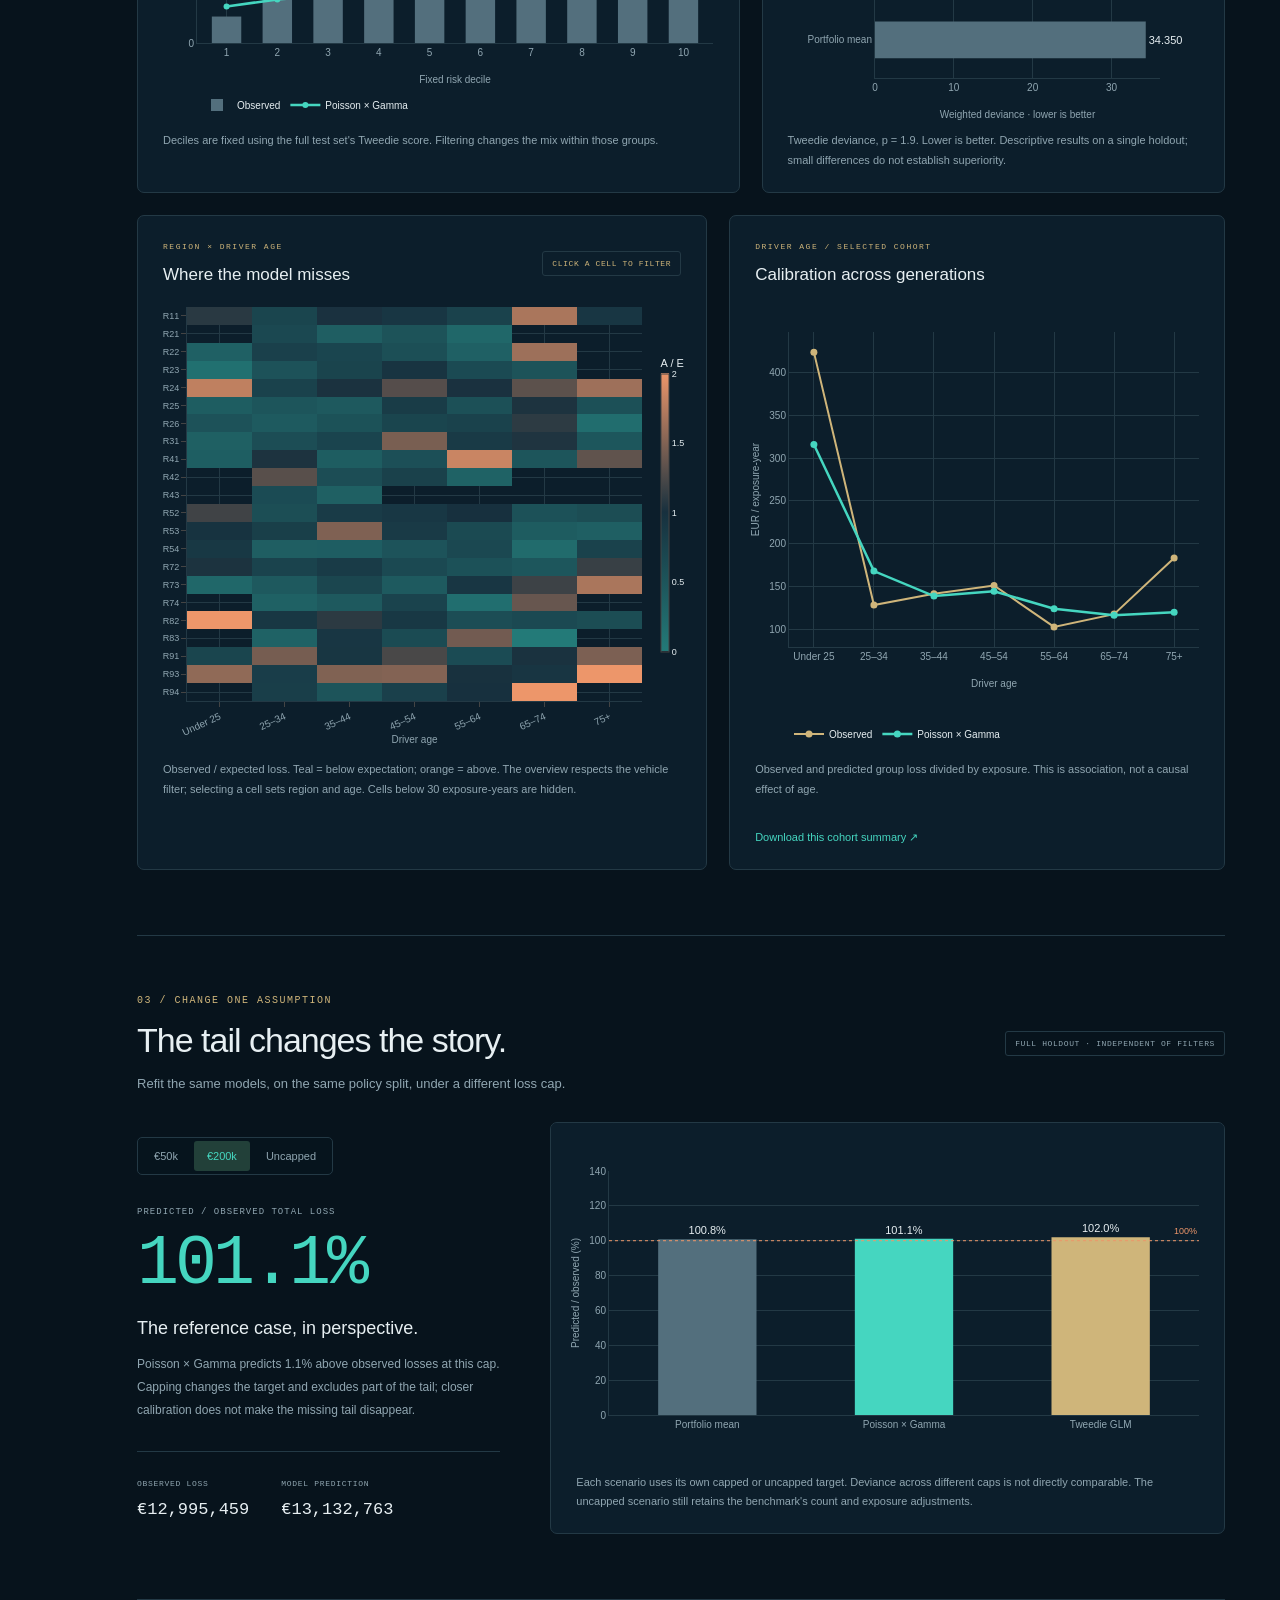
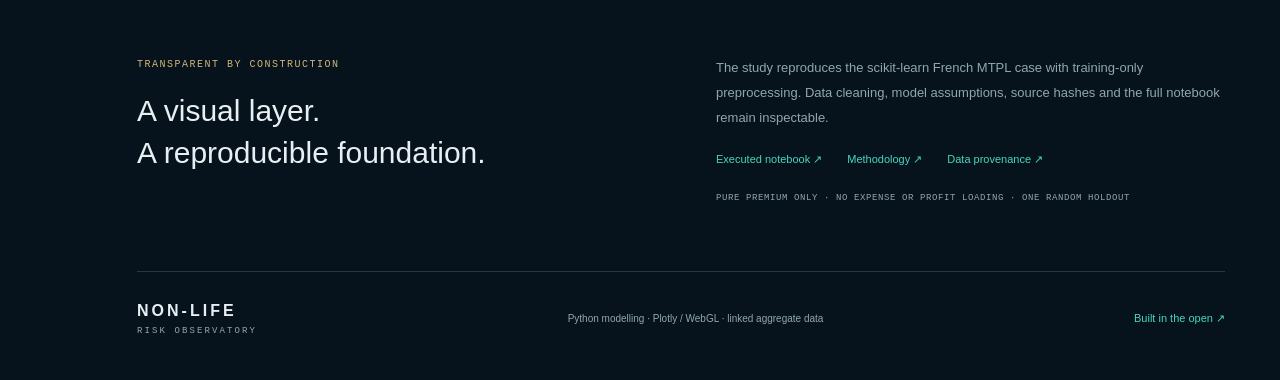
==== commit a1773225: "Benchmark ordinary MLP against GLMs on the same motor insurance holdout" ====
--- a/docs/index.html
+++ b/docs/index.html
@@ -5,15 +5,15 @@
   <meta name="description" content="An interactive actuarial research lab: French motor pricing, linked portfolio diagnostics, 3D GLM response surfaces and tail-risk stress tests.">
   <title>Non-life / Risk Observatory</title>
   <link rel="icon" href="data:image/svg+xml,%3Csvg xmlns='http://www.w3.org/2000/svg' viewBox='0 0 64 64'%3E%3Crect width='64' height='64' rx='14' fill='%230b1923'/%3E%3Cpath d='M16 48V16L48 48V16' fill='none' stroke='%2345d6c0' stroke-width='5'/%3E%3C/svg%3E">
-  <link rel="stylesheet" href="assets/style.css">
-  <script defer src="assets/plotly.min.js"></script><script defer src="assets/study-data.js"></script>
-  <script defer src="assets/engine.js"></script><script defer src="assets/app.js"></script>
+  <link rel="stylesheet" href="assets/style.css?v=3d4dd14eb989">
+  <script defer src="assets/plotly.min.js?v=91c4c2879c1c"></script><script defer src="assets/study-data.js?v=d5f260d17287"></script>
+  <script defer src="assets/engine.js?v=dab1e49b9ea9"></script><script defer src="assets/app.js?v=aa4fd4f5c55b"></script>
 </head>
 <body>
   <a class="skip" href="#portfolio">Skip to portfolio controls</a>
   <aside class="rail" aria-label="Section navigation"><a class="monogram" href="#top" aria-label="Back to top">N<span>∕</span></a><nav><a href="#surface" title="Model response">01</a><a href="#portfolio" title="Portfolio explorer">02</a><a href="#tail" title="Tail sensitivity">03</a></nav><span class="rail-foot">ACTUARIAL / LAB</span></aside>
   <main id="top">
-    <header class="topbar"><a class="wordmark" href="#top">NON-LIFE<span>RISK OBSERVATORY</span></a><div class="toplinks"><span class="status"><i></i> REPRODUCIBLE STUDY</span><a href="https://github.com/zjlshuyu110/non-life-insurance-pricing" target="_blank" rel="noopener">View source ↗</a></div></header>
+    <header class="topbar"><a class="wordmark" href="#top">NON-LIFE<span>RISK OBSERVATORY</span></a><div class="toplinks"><a href="model-comparison.html">GLM vs MLP ↗</a><a href="https://github.com/zjlshuyu110/non-life-insurance-pricing" target="_blank" rel="noopener">View source ↗</a></div></header>
     <section class="hero" id="surface">
       <div class="intro"><p class="eyebrow">FRENCH MOTOR / RESEARCH SERIES 001</p><h1>Risk,<br>made <em>visible.</em></h1><p class="lead">An actuarial lens on 678,013 policies.<br>Explore what the models learn, where they miss, and what happens in the tail.</p><a class="button primary" href="#portfolio">Explore the portfolio <span>↓</span></a><div class="hero-stats"><div><b>678k</b><span>real policies</span></div><div><b>169k</b><span>held out</span></div><div><b>02</b><span>GLM approaches</span></div></div><p class="micro">PUBLIC DATA · FIXED TRAIN / TEST SPLIT · NO TEST-SET TUNING</p></div>
       <div class="surface-card"><div class="card-top"><div><p class="eyebrow">01 / THE MODEL LANDSCAPE</p><h2>How risk takes shape</h2></div><div class="segmented" id="surface-switch" aria-label="Chart view"><button class="active" data-view="surface" aria-pressed="true">3D</button><button data-view="heatmap" aria-pressed="false">2D</button></div></div><div class="chart-hint">DRAG TO ROTATE · SCROLL TO ZOOM</div><div id="surface-chart" class="surface-plot" aria-label="Modelled pure premium by driver age and bonus-malus"></div><div class="profile-controls"><label>Driver age <output id="age-output">40</output><input id="profile-age" type="range" min="18" max="90" step="2" value="40"></label><label>Bonus–malus <output id="bonus-output">50</output><input id="profile-bonus" type="range" min="50" max="150" step="5" value="50"></label><div class="profile-price"><span>MODELLED ANNUAL PURE PREMIUM</span><strong id="profile-price">—</strong><small id="profile-model">Poisson × Gamma</small></div></div><details class="profile-note"><summary>Illustrative profile · other features held fixed</summary><p id="profile-details"></p><p>This is a conditional model response, not observed group experience or a commercial quote. GLM age bins create steps in the surface.</p></details></div>
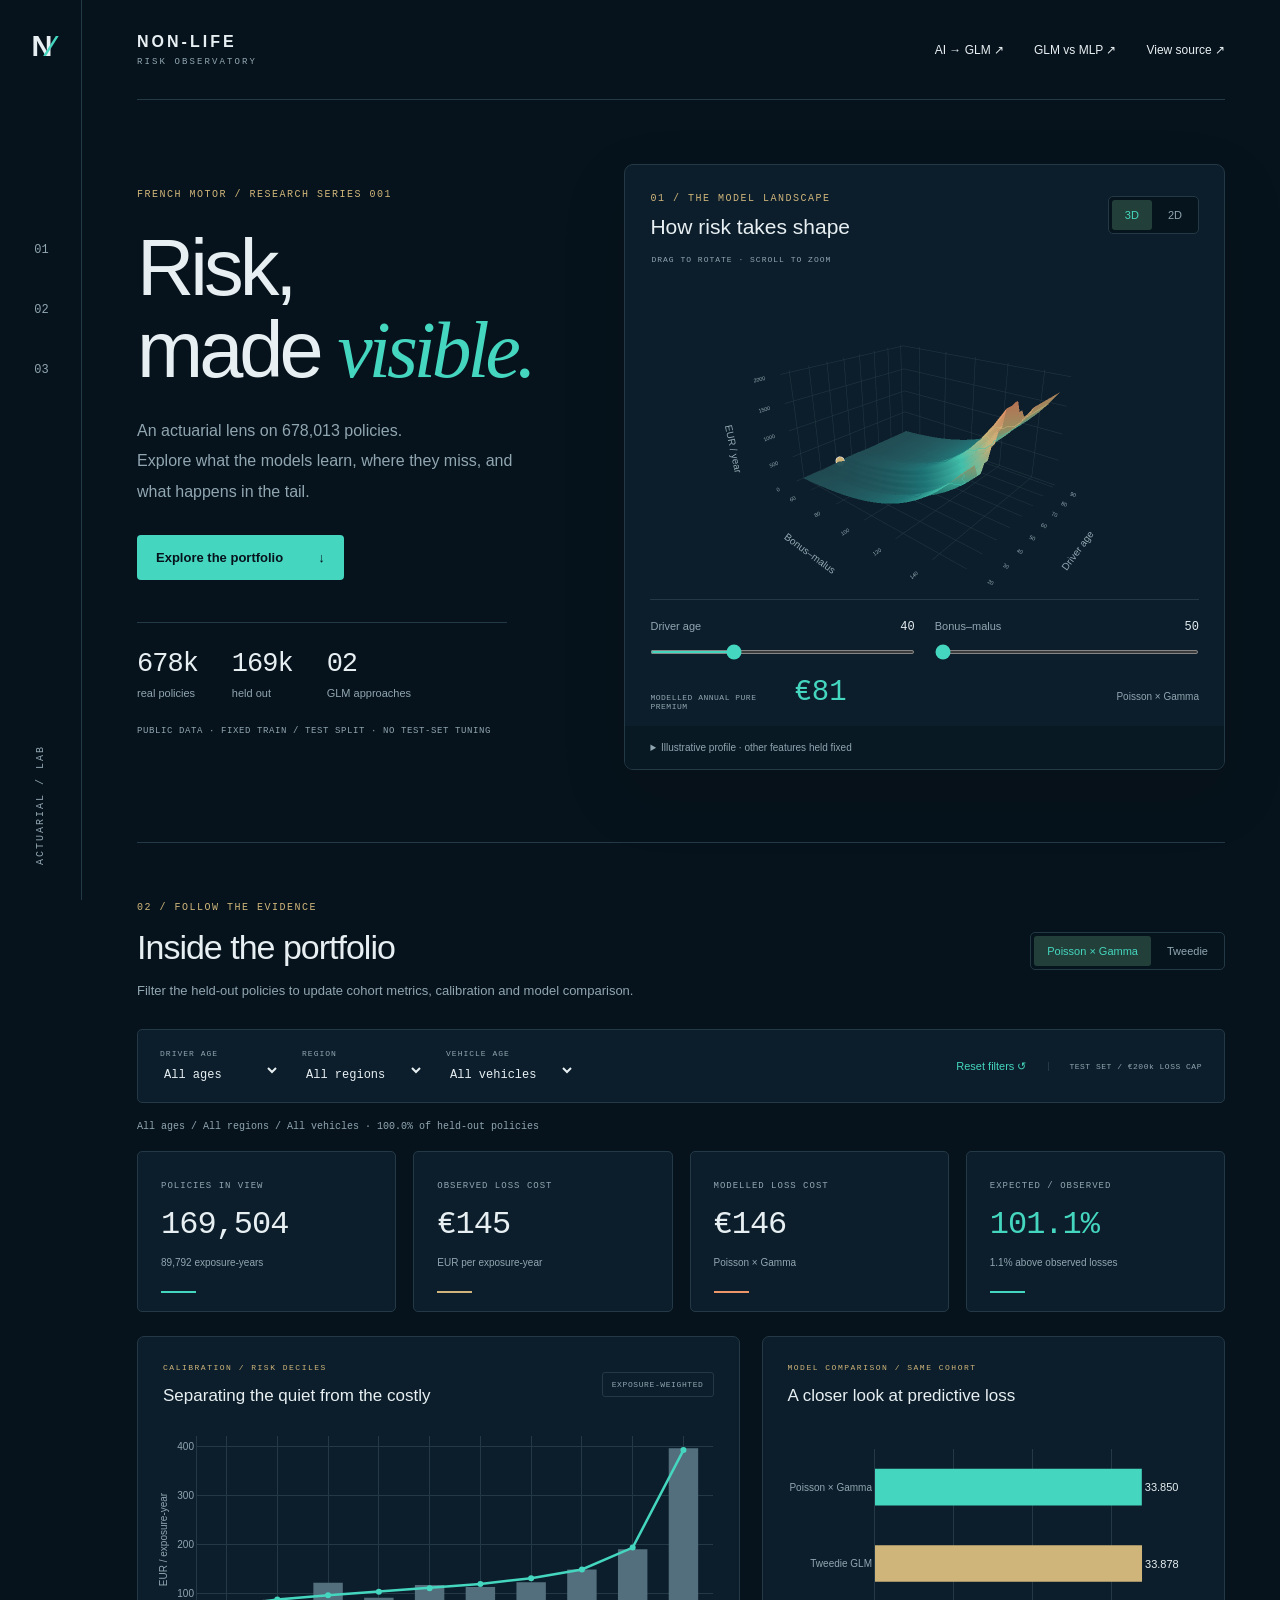
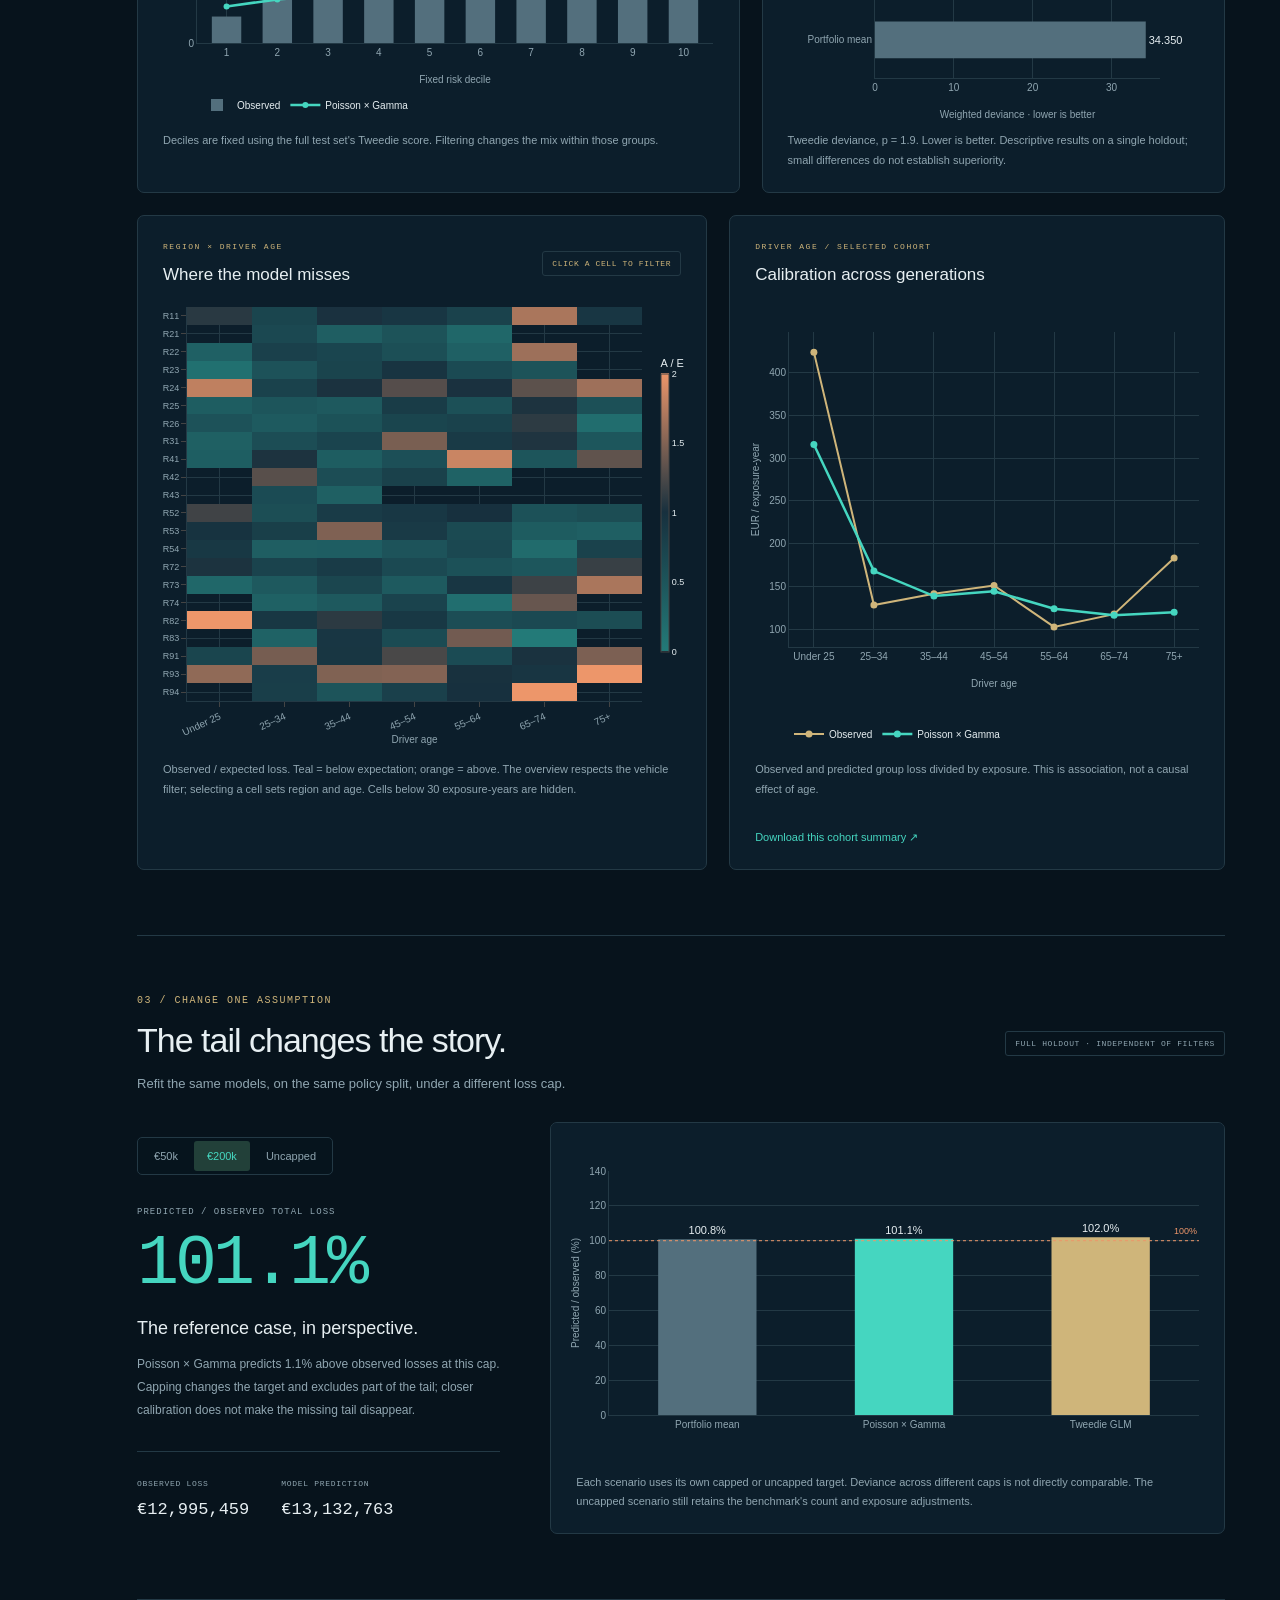
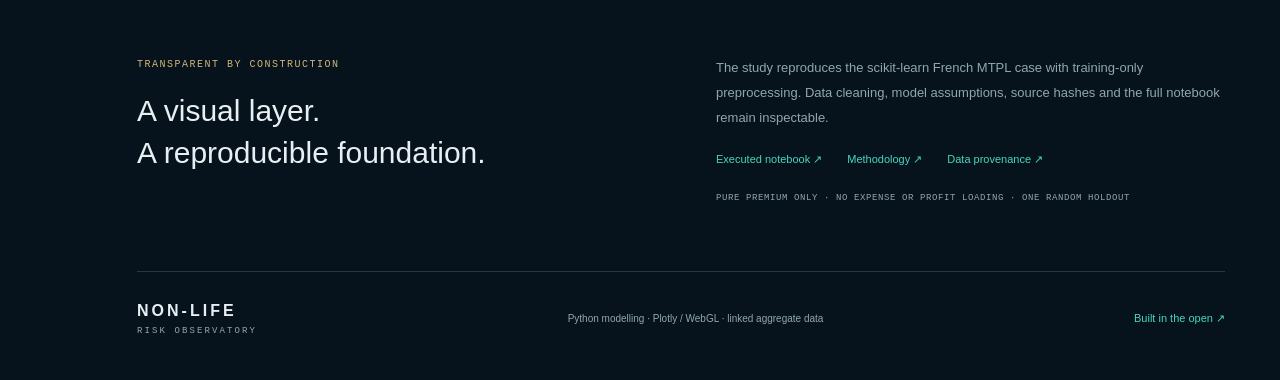
==== commit 03147f36: "Add evidence-grounded neural text extraction and GLM workflow demo" ====
--- a/docs/index.html
+++ b/docs/index.html
@@ -13,7 +13,7 @@
   <a class="skip" href="#portfolio">Skip to portfolio controls</a>
   <aside class="rail" aria-label="Section navigation"><a class="monogram" href="#top" aria-label="Back to top">N<span>∕</span></a><nav><a href="#surface" title="Model response">01</a><a href="#portfolio" title="Portfolio explorer">02</a><a href="#tail" title="Tail sensitivity">03</a></nav><span class="rail-foot">ACTUARIAL / LAB</span></aside>
   <main id="top">
-    <header class="topbar"><a class="wordmark" href="#top">NON-LIFE<span>RISK OBSERVATORY</span></a><div class="toplinks"><a href="model-comparison.html">GLM vs MLP ↗</a><a href="https://github.com/zjlshuyu110/non-life-insurance-pricing" target="_blank" rel="noopener">View source ↗</a></div></header>
+    <header class="topbar"><a class="wordmark" href="#top">NON-LIFE<span>RISK OBSERVATORY</span></a><div class="toplinks"><a href="text-to-pricing.html">AI → GLM ↗</a><a href="model-comparison.html">GLM vs MLP ↗</a><a href="https://github.com/zjlshuyu110/non-life-insurance-pricing" target="_blank" rel="noopener">View source ↗</a></div></header>
     <section class="hero" id="surface">
       <div class="intro"><p class="eyebrow">FRENCH MOTOR / RESEARCH SERIES 001</p><h1>Risk,<br>made <em>visible.</em></h1><p class="lead">An actuarial lens on 678,013 policies.<br>Explore what the models learn, where they miss, and what happens in the tail.</p><a class="button primary" href="#portfolio">Explore the portfolio <span>↓</span></a><div class="hero-stats"><div><b>678k</b><span>real policies</span></div><div><b>169k</b><span>held out</span></div><div><b>02</b><span>GLM approaches</span></div></div><p class="micro">PUBLIC DATA · FIXED TRAIN / TEST SPLIT · NO TEST-SET TUNING</p></div>
       <div class="surface-card"><div class="card-top"><div><p class="eyebrow">01 / THE MODEL LANDSCAPE</p><h2>How risk takes shape</h2></div><div class="segmented" id="surface-switch" aria-label="Chart view"><button class="active" data-view="surface" aria-pressed="true">3D</button><button data-view="heatmap" aria-pressed="false">2D</button></div></div><div class="chart-hint">DRAG TO ROTATE · SCROLL TO ZOOM</div><div id="surface-chart" class="surface-plot" aria-label="Modelled pure premium by driver age and bonus-malus"></div><div class="profile-controls"><label>Driver age <output id="age-output">40</output><input id="profile-age" type="range" min="18" max="90" step="2" value="40"></label><label>Bonus–malus <output id="bonus-output">50</output><input id="profile-bonus" type="range" min="50" max="150" step="5" value="50"></label><div class="profile-price"><span>MODELLED ANNUAL PURE PREMIUM</span><strong id="profile-price">—</strong><small id="profile-model">Poisson × Gamma</small></div></div><details class="profile-note"><summary>Illustrative profile · other features held fixed</summary><p id="profile-details"></p><p>This is a conditional model response, not observed group experience or a commercial quote. GLM age bins create steps in the surface.</p></details></div>
